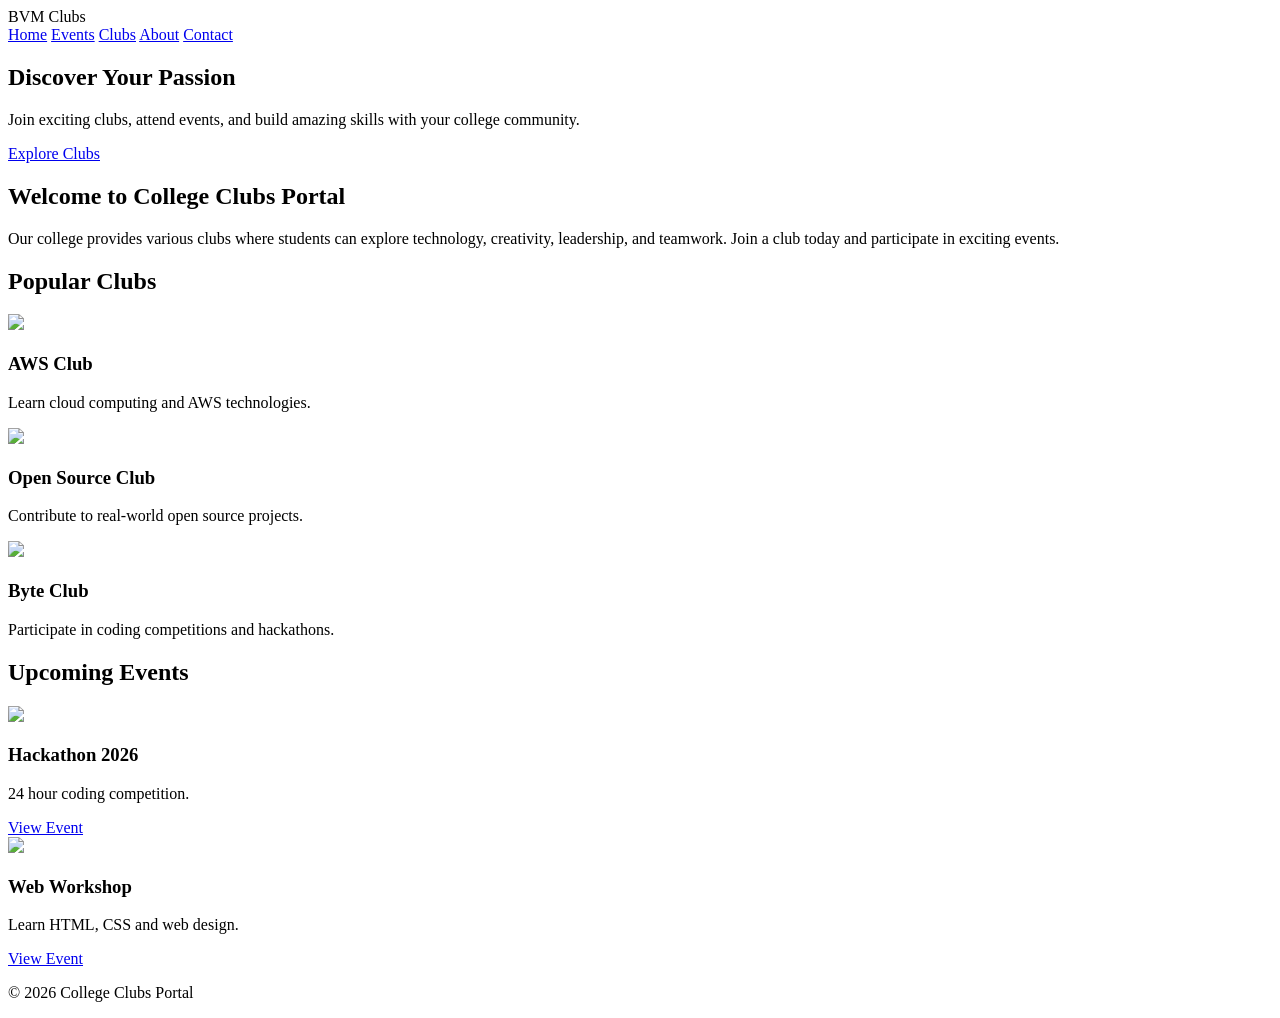
==== index.html @ bac1a17d "Add files via upload" ====
<!DOCTYPE html>
<html>
<head>
<title>BVM Clubs Portal</title>
<link rel="stylesheet" href="style.css">
</head>

<body>

<header>
<div class="logo">BVM Clubs</div>

<nav>
<a href="index.html">Home</a>
<a href="events.html">Events</a>
<a href="clubs.html">Clubs</a>
<a href="about.html">About</a>
<a href="contact.html">Contact</a>
</nav>
</header>


<!-- HERO SECTION -->

<section class="hero">

<div class="hero-content">
<h1>Discover Your Passion</h1>
<p>Join exciting clubs, attend events, and build amazing skills with your college community.</p>

<a href="clubs.html" class="btn-main">Explore Clubs</a>
</div>

</section>


<!-- ABOUT SHORT -->

<section class="about-home">

<h2>Welcome to College Clubs Portal</h2>

<p>
Our college provides various clubs where students can explore
technology, creativity, leadership, and teamwork.
Join a club today and participate in exciting events.
</p>

</section>


<!-- CLUB PREVIEW -->

<section class="clubs-home">

<h2>Popular Clubs</h2>

<div class="cards">

<div class="card">
<img src="aws.jpg">
<h3>AWS Club</h3>
<p>Learn cloud computing and AWS technologies.</p>
</div>

<div class="card">
<img src="open.jpg">
<h3>Open Source Club</h3>
<p>Contribute to real-world open source projects.</p>
</div>

<div class="card">
<img src="byte.png">
<h3>Byte Club</h3>
<p>Participate in coding competitions and hackathons.</p>
</div>

</div>

</section>


<!-- EVENTS PREVIEW -->

<section class="events-home">

<h2>Upcoming Events</h2>

<div class="cards">

<div class="card">
<img src="h.png">
<h3>Hackathon 2026</h3>
<p>24 hour coding competition.</p>
<a href="events.html" class="btn-small">View Event</a>
</div>

<div class="card">
<img src="c.jpg">
<h3>Web Workshop</h3>
<p>Learn HTML, CSS and web design.</p>
<a href="events.html" class="btn-small">View Event</a>
</div>

</div>

</section>


<footer>

<p>© 2026 College Clubs Portal</p>

</footer>

</body>
</html>
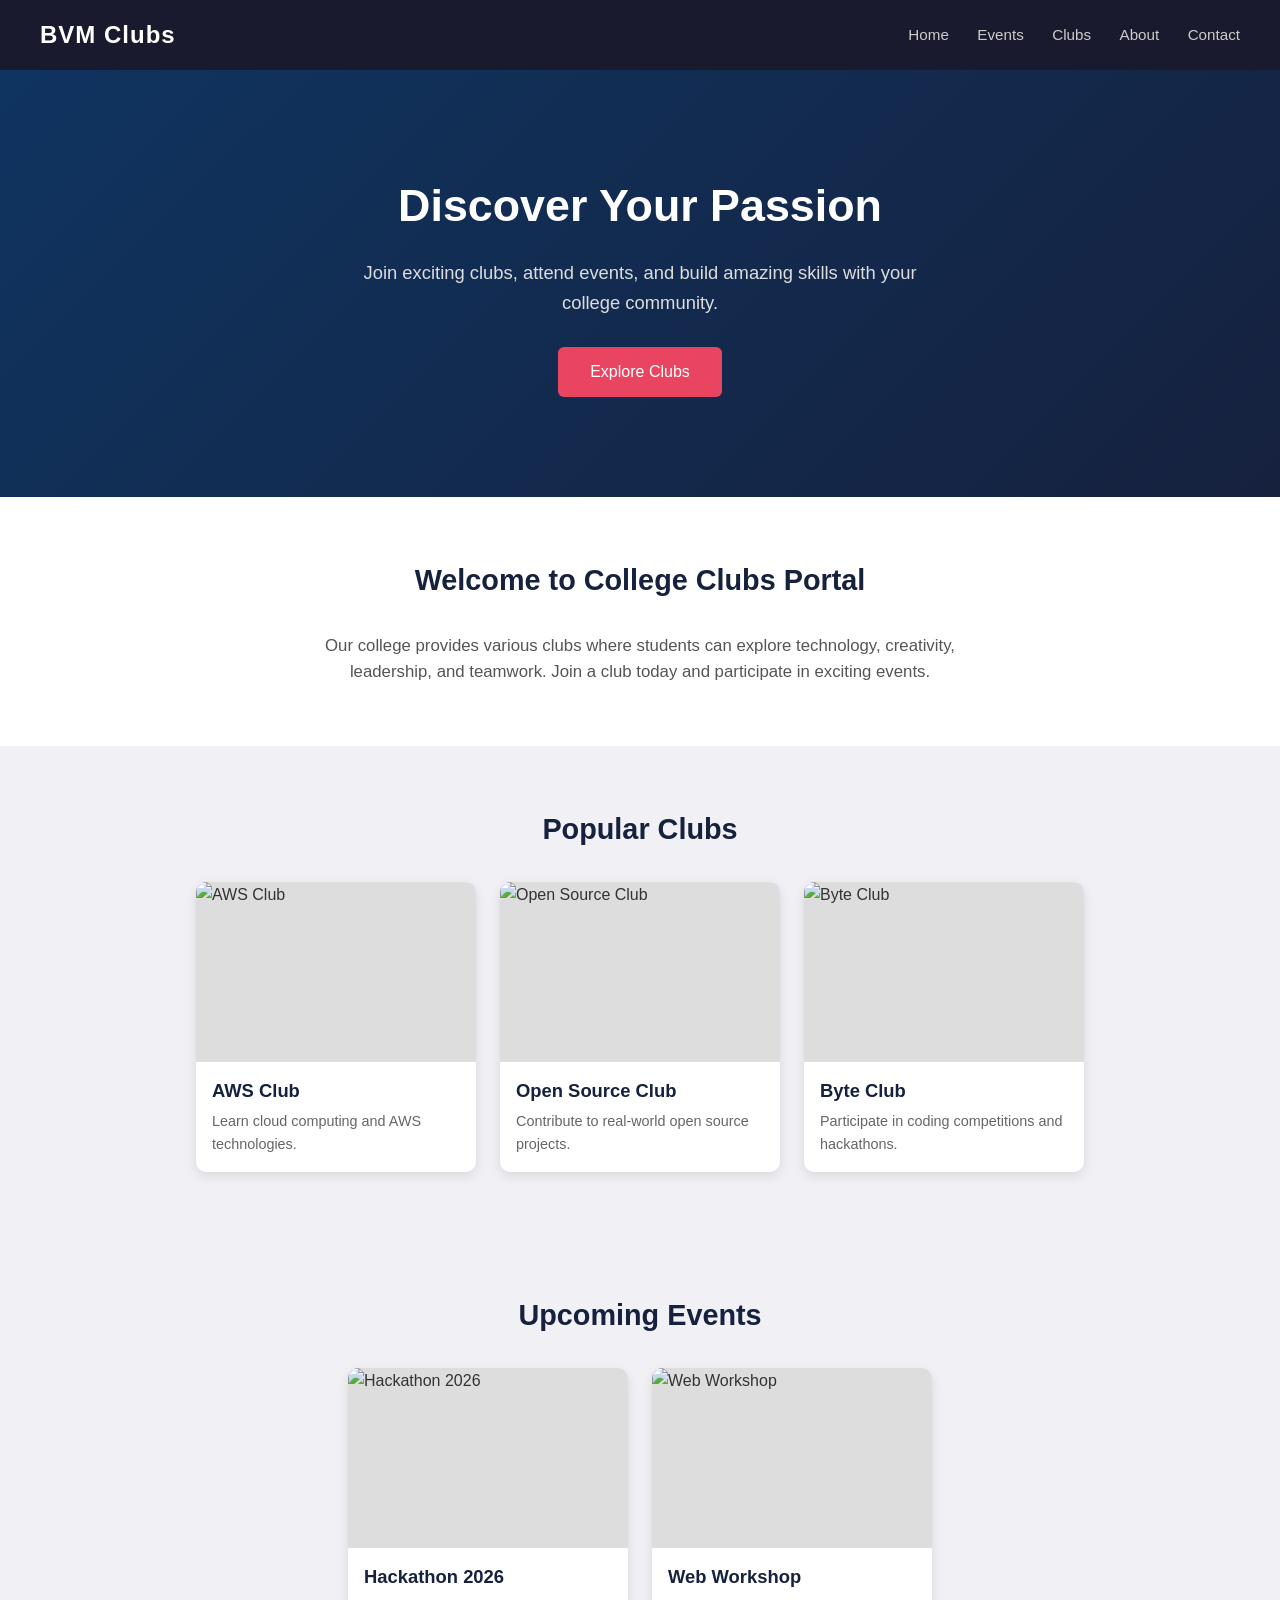
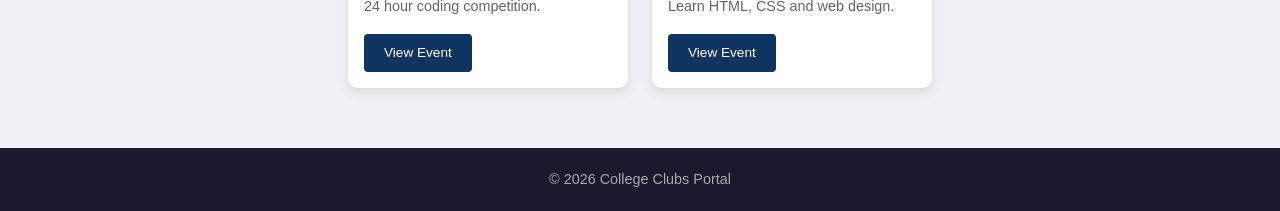
==== commit 93d371c6: "Add complete college clubs website: style.css, clubs.html, events.html, about.html, contact.html Co-" ====
--- a/index.html
+++ b/index.html
@@ -58,19 +58,19 @@
 <div class="cards">
 
 <div class="card">
-<img src="aws.jpg">
+<img src="aws.jpg" alt="AWS Club">
 <h3>AWS Club</h3>
 <p>Learn cloud computing and AWS technologies.</p>
 </div>
 
 <div class="card">
-<img src="open.jpg">
+<img src="open.jpg" alt="Open Source Club">
 <h3>Open Source Club</h3>
 <p>Contribute to real-world open source projects.</p>
 </div>
 
 <div class="card">
-<img src="byte.png">
+<img src="byte.png" alt="Byte Club">
 <h3>Byte Club</h3>
 <p>Participate in coding competitions and hackathons.</p>
 </div>
@@ -89,14 +89,14 @@
 <div class="cards">
 
 <div class="card">
-<img src="h.png">
+<img src="h.png" alt="Hackathon 2026">
 <h3>Hackathon 2026</h3>
 <p>24 hour coding competition.</p>
 <a href="events.html" class="btn-small">View Event</a>
 </div>
 
 <div class="card">
-<img src="c.jpg">
+<img src="c.jpg" alt="Web Workshop">
 <h3>Web Workshop</h3>
 <p>Learn HTML, CSS and web design.</p>
 <a href="events.html" class="btn-small">View Event</a>
--- a/style.css
+++ b/style.css
@@ -0,0 +1,344 @@
+/* ===== RESET & BASE ===== */
+* {
+  margin: 0;
+  padding: 0;
+  box-sizing: border-box;
+}
+
+body {
+  font-family: 'Segoe UI', Tahoma, Geneva, Verdana, sans-serif;
+  color: #333;
+  background: #f5f5f5;
+  line-height: 1.6;
+}
+
+a {
+  text-decoration: none;
+  color: inherit;
+}
+
+img {
+  max-width: 100%;
+  display: block;
+}
+
+/* ===== HEADER / NAV ===== */
+header {
+  display: flex;
+  justify-content: space-between;
+  align-items: center;
+  padding: 16px 40px;
+  background: #1a1a2e;
+  color: #fff;
+  position: sticky;
+  top: 0;
+  z-index: 100;
+}
+
+header .logo {
+  font-size: 1.5rem;
+  font-weight: 700;
+  letter-spacing: 1px;
+}
+
+nav a {
+  margin-left: 24px;
+  font-size: 0.95rem;
+  color: #ccc;
+  transition: color 0.3s;
+}
+
+nav a:hover {
+  color: #e94560;
+}
+
+/* ===== HERO ===== */
+.hero {
+  background: linear-gradient(135deg, #0f3460, #16213e);
+  color: #fff;
+  text-align: center;
+  padding: 100px 20px;
+}
+
+.hero-content h1 {
+  font-size: 2.8rem;
+  margin-bottom: 16px;
+}
+
+.hero-content p {
+  font-size: 1.15rem;
+  max-width: 600px;
+  margin: 0 auto 30px;
+  color: #ddd;
+}
+
+/* ===== BUTTONS ===== */
+.btn-main {
+  display: inline-block;
+  padding: 12px 32px;
+  background: #e94560;
+  color: #fff;
+  border-radius: 6px;
+  font-size: 1rem;
+  transition: background 0.3s;
+}
+
+.btn-main:hover {
+  background: #c73650;
+}
+
+.btn-small {
+  display: inline-block;
+  margin-top: 10px;
+  padding: 8px 20px;
+  background: #0f3460;
+  color: #fff;
+  border-radius: 4px;
+  font-size: 0.85rem;
+  transition: background 0.3s;
+}
+
+.btn-small:hover {
+  background: #16213e;
+}
+
+/* ===== SECTIONS (shared) ===== */
+section {
+  padding: 60px 40px;
+}
+
+section h2 {
+  text-align: center;
+  margin-bottom: 30px;
+  font-size: 1.8rem;
+  color: #16213e;
+}
+
+/* ===== ABOUT-HOME ===== */
+.about-home {
+  background: #fff;
+  text-align: center;
+}
+
+.about-home p {
+  max-width: 700px;
+  margin: 0 auto;
+  font-size: 1.05rem;
+  color: #555;
+}
+
+/* ===== CARDS GRID ===== */
+.cards {
+  display: flex;
+  flex-wrap: wrap;
+  gap: 24px;
+  justify-content: center;
+}
+
+.card {
+  background: #fff;
+  border-radius: 10px;
+  overflow: hidden;
+  width: 280px;
+  box-shadow: 0 4px 12px rgba(0, 0, 0, 0.1);
+  transition: transform 0.3s, box-shadow 0.3s;
+}
+
+.card:hover {
+  transform: translateY(-6px);
+  box-shadow: 0 8px 20px rgba(0, 0, 0, 0.15);
+}
+
+.card img {
+  width: 100%;
+  height: 180px;
+  object-fit: cover;
+  background: #ddd;
+}
+
+.card h3 {
+  padding: 14px 16px 4px;
+  font-size: 1.15rem;
+  color: #16213e;
+}
+
+.card p {
+  padding: 0 16px 16px;
+  font-size: 0.9rem;
+  color: #666;
+}
+
+.card .btn-small {
+  margin: 0 16px 16px;
+}
+
+/* ===== CLUBS-HOME / EVENTS-HOME ===== */
+.clubs-home,
+.events-home {
+  background: #f0f0f5;
+}
+
+/* ===== PAGE HEADER (inner pages) ===== */
+.page-header {
+  background: linear-gradient(135deg, #0f3460, #16213e);
+  color: #fff;
+  text-align: center;
+  padding: 60px 20px;
+}
+
+.page-header h1 {
+  font-size: 2.2rem;
+  margin-bottom: 10px;
+}
+
+.page-header p {
+  color: #ccc;
+  font-size: 1.05rem;
+}
+
+/* ===== CLUBS PAGE ===== */
+.clubs-section {
+  background: #f5f5f5;
+}
+
+.clubs-section .cards {
+  max-width: 1100px;
+  margin: 0 auto;
+}
+
+/* ===== EVENTS PAGE ===== */
+.events-section {
+  background: #f5f5f5;
+}
+
+.events-section .cards {
+  max-width: 1100px;
+  margin: 0 auto;
+}
+
+.event-date {
+  display: inline-block;
+  padding: 4px 12px;
+  margin: 0 16px 8px;
+  background: #e94560;
+  color: #fff;
+  border-radius: 4px;
+  font-size: 0.8rem;
+}
+
+/* ===== ABOUT PAGE ===== */
+.about-section {
+  background: #fff;
+  max-width: 800px;
+  margin: 0 auto;
+}
+
+.about-section p {
+  font-size: 1.05rem;
+  color: #555;
+  margin-bottom: 16px;
+}
+
+.about-section ul {
+  list-style: disc inside;
+  color: #555;
+  margin-bottom: 16px;
+}
+
+.about-section ul li {
+  margin-bottom: 6px;
+}
+
+/* ===== CONTACT PAGE ===== */
+.contact-section {
+  max-width: 600px;
+  margin: 0 auto;
+  background: #fff;
+}
+
+.contact-section form {
+  display: flex;
+  flex-direction: column;
+  gap: 16px;
+}
+
+.contact-section label {
+  font-weight: 600;
+  color: #16213e;
+}
+
+.contact-section input,
+.contact-section textarea {
+  padding: 10px 14px;
+  border: 1px solid #ccc;
+  border-radius: 6px;
+  font-size: 0.95rem;
+  font-family: inherit;
+  resize: vertical;
+}
+
+.contact-section input:focus,
+.contact-section textarea:focus {
+  outline: none;
+  border-color: #0f3460;
+}
+
+.contact-section button {
+  padding: 12px;
+  background: #e94560;
+  color: #fff;
+  border: none;
+  border-radius: 6px;
+  font-size: 1rem;
+  cursor: pointer;
+  transition: background 0.3s;
+}
+
+.contact-section button:hover {
+  background: #c73650;
+}
+
+.contact-info {
+  text-align: center;
+  margin-top: 30px;
+  color: #555;
+}
+
+.contact-info p {
+  margin-bottom: 6px;
+}
+
+/* ===== FOOTER ===== */
+footer {
+  background: #1a1a2e;
+  color: #aaa;
+  text-align: center;
+  padding: 20px;
+  font-size: 0.9rem;
+}
+
+/* ===== RESPONSIVE ===== */
+@media (max-width: 768px) {
+  header {
+    flex-direction: column;
+    gap: 10px;
+    padding: 14px 20px;
+  }
+
+  nav a {
+    margin-left: 12px;
+  }
+
+  .hero-content h1 {
+    font-size: 2rem;
+  }
+
+  section {
+    padding: 40px 20px;
+  }
+
+  .card {
+    width: 100%;
+    max-width: 360px;
+  }
+}
